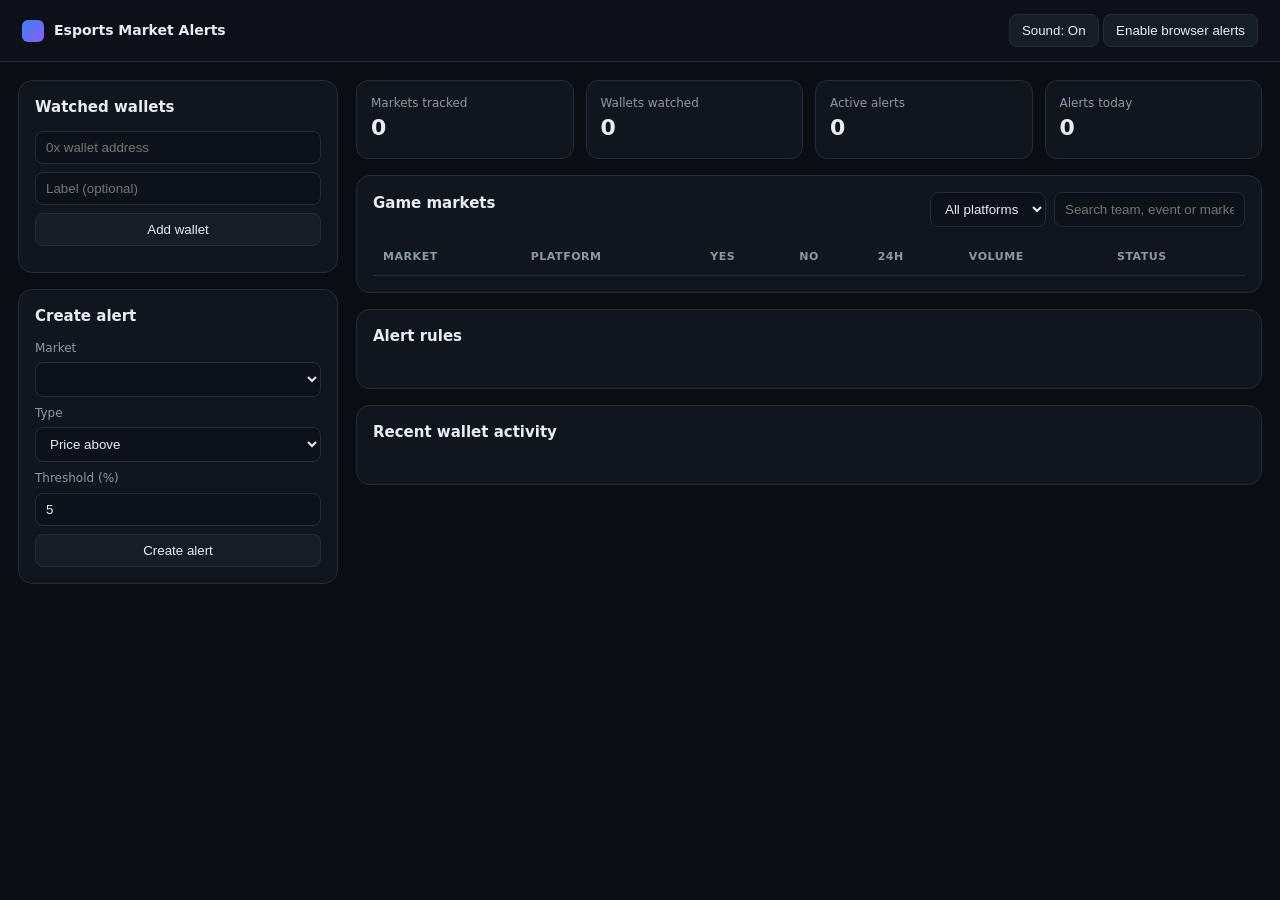
==== index.html @ 9f2c5818 "main app" ====
<!doctype html>
<html lang="en">
<head>
<meta charset="utf-8">
<meta name="viewport" content="width=device-width, initial-scale=1">
<title>Esports Market Alerts</title>
<link rel="stylesheet" href="styles.css">
</head>
<body>
<header class="topbar">
  <div class="brand"><span class="logo"></span> Esports Market Alerts</div>
  <div class="top-actions">
    <button id="sound-toggle" class="ghost">Sound: On</button>
    <button id="browser-notifications" class="ghost">Enable browser alerts</button>
  </div>
</header>

<main class="layout">
  <aside class="sidebar">
    <section class="panel">
      <h2>Watched wallets</h2>
      <form id="wallet-form">
        <input id="wallet-address" placeholder="0x wallet address" required>
        <input id="wallet-label" placeholder="Label (optional)">
        <button type="submit">Add wallet</button>
      </form>
      <ul id="wallet-list" class="wallet-list"></ul>
    </section>

    <section class="panel">
      <h2>Create alert</h2>
      <form id="alert-form">
        <label>Market
          <select id="alert-market"></select>
        </label>
        <label>Type
          <select id="alert-type">
            <option value="price_above">Price above</option>
            <option value="price_below">Price below</option>
            <option value="move">Price moves by</option>
            <option value="wallet_bet">Watched wallet bets</option>
          </select>
        </label>
        <label id="threshold-wrap">Threshold (%)
          <input id="alert-threshold" type="number" min="0.1" step="0.1" value="5">
        </label>
        <button type="submit">Create alert</button>
      </form>
    </section>
  </aside>

  <section class="content">
    <div class="stats">
      <div class="stat"><span>Markets tracked</span><strong id="stat-markets">0</strong></div>
      <div class="stat"><span>Wallets watched</span><strong id="stat-wallets">0</strong></div>
      <div class="stat"><span>Active alerts</span><strong id="stat-alerts">0</strong></div>
      <div class="stat"><span>Alerts today</span><strong id="stat-triggered">0</strong></div>
    </div>

    <div class="panel">
      <div class="panel-head">
        <h2>Game markets</h2>
        <div class="filters">
          <select id="platform-filter">
            <option value="all">All platforms</option>
            <option value="polymarket">Polymarket</option>
            <option value="kalshi">Kalshi</option>
          </select>
          <input id="search" placeholder="Search team, event or market">
        </div>
      </div>
      <div class="table-wrap">
        <table>
          <thead>
            <tr><th>Market</th><th>Platform</th><th>Yes</th><th>No</th><th>24h</th><th>Volume</th><th>Status</th></tr>
          </thead>
          <tbody id="market-rows"></tbody>
        </table>
      </div>
    </div>

    <div class="panel">
      <div class="panel-head"><h2>Alert rules</h2></div>
      <ul id="alert-list" class="rule-list"></ul>
    </div>

    <div class="panel">
      <div class="panel-head"><h2>Recent wallet activity</h2></div>
      <ul id="activity-feed" class="activity"></ul>
    </div>
  </section>
</main>

<div id="toast-stack"></div>
<script src="js/mockData.js"></script>
<script src="js/app.js"></script>
</body>
</html>
---- styles.css ----
:root{
  --bg:#0a0d12; --panel:#11161d; --panel-2:#161d26; --line:#232c38;
  --text:#e7edf5; --muted:#8b98a9; --green:#22c55e; --red:#ef4444;
  --blue:#3b82f6; --purple:#8b5cf6; --amber:#f59e0b;
}
*{box-sizing:border-box} body{margin:0;background:var(--bg);color:var(--text);font:14px/1.45 Inter,system-ui,sans-serif}
.topbar{display:flex;justify-content:space-between;align-items:center;padding:14px 22px;border-bottom:1px solid var(--line);background:#0d1117}
.brand{display:flex;gap:10px;align-items:center;font-weight:700}
.logo{width:22px;height:22px;border-radius:6px;background:linear-gradient(135deg,var(--blue),var(--purple))}
button{background:var(--panel-2);color:var(--text);border:1px solid var(--line);border-radius:8px;padding:8px 12px;cursor:pointer}
button:hover{border-color:#3a4757}
input,select{background:#0d1218;border:1px solid var(--line);color:var(--text);border-radius:8px;padding:8px 10px;width:100%}
.layout{display:grid;grid-template-columns:320px 1fr;gap:18px;padding:18px;max-width:1500px;margin:auto}
.sidebar{display:flex;flex-direction:column;gap:16px}
.content{display:flex;flex-direction:column;gap:16px}
.panel{background:var(--panel);border:1px solid var(--line);border-radius:14px;padding:16px}
.panel h2{margin:0 0 12px;font-size:15px}
.panel-head{display:flex;justify-content:space-between;align-items:center;gap:12px;margin-bottom:12px}
form{display:flex;flex-direction:column;gap:8px}
label{display:flex;flex-direction:column;gap:5px;color:var(--muted);font-size:12px}
.wallet-list,.rule-list,.activity{list-style:none;margin:10px 0 0;padding:0;display:flex;flex-direction:column;gap:8px}
.wallet-list li,.rule-list li,.activity li{background:var(--panel-2);border:1px solid var(--line);border-radius:10px;padding:10px}
.wallet-list .addr{font-family:ui-monospace,monospace;font-size:12px;color:var(--muted)}
.remove{background:none;border:none;color:var(--red);padding:2px 6px}
.stats{display:grid;grid-template-columns:repeat(4,1fr);gap:12px}
.stat{background:var(--panel);border:1px solid var(--line);border-radius:12px;padding:14px}
.stat span{display:block;color:var(--muted);font-size:12px}
.stat strong{font-size:22px}
.table-wrap{overflow:auto}
table{width:100%;border-collapse:collapse;min-width:760px}
th,td{text-align:left;padding:10px;border-bottom:1px solid var(--line);white-space:nowrap}
th{color:var(--muted);font-size:11px;text-transform:uppercase;letter-spacing:.05em}
.up{color:var(--green)} .down{color:var(--red)}
.badge{padding:3px 8px;border-radius:999px;font-size:11px;border:1px solid var(--line)}
.badge.live{color:var(--green);border-color:rgba(34,197,94,.4)}
.badge.closed{color:var(--muted)}
.filters{display:flex;gap:8px}
.filters select,.filters input{width:auto}
#toast-stack{position:fixed;right:18px;bottom:18px;display:flex;flex-direction:column;gap:8px;z-index:50}
.toast{background:#161d26;border:1px solid var(--line);border-left:3px solid var(--blue);padding:12px 14px;border-radius:10px;min-width:290px;box-shadow:0 10px 30px rgba(0,0,0,.35)}
.toast.alert{border-left-color:var(--amber)}
@media(max-width:980px){.layout{grid-template-columns:1fr}.stats{grid-template-columns:repeat(2,1fr)}}
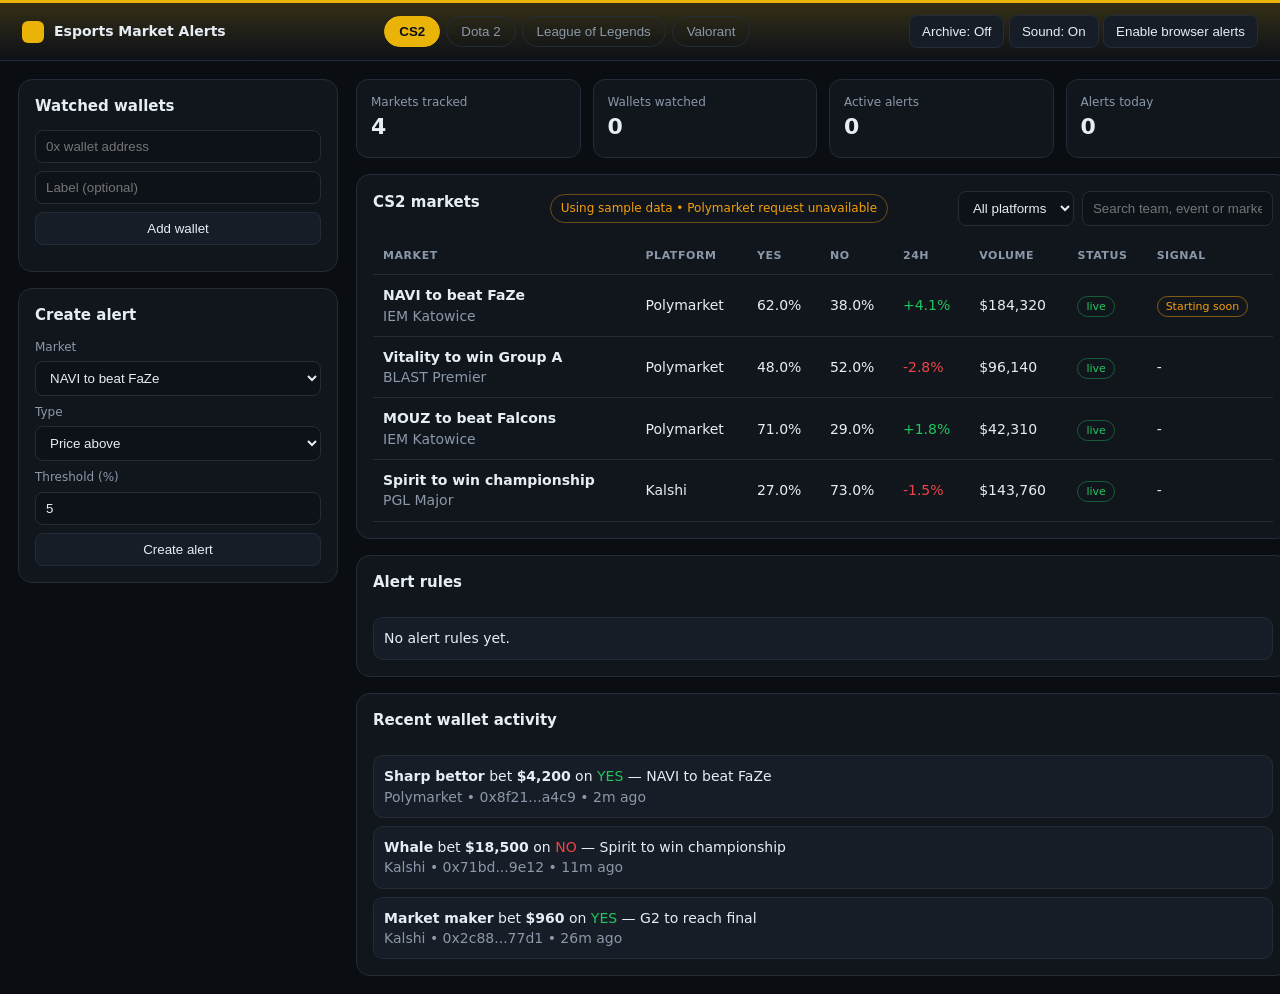
==== commit 3f6603f2: "added other games" ====
--- a/index.html
+++ b/index.html
@@ -6,10 +6,17 @@
 <title>Esports Market Alerts</title>
 <link rel="stylesheet" href="styles.css">
 </head>
-<body>
+<body data-game="cs2">
 <header class="topbar">
   <div class="brand"><span class="logo"></span> Esports Market Alerts</div>
+  <nav class="game-tabs" id="game-tabs">
+    <button class="game-tab active" data-game="cs2">CS2</button>
+    <button class="game-tab" data-game="dota2">Dota 2</button>
+    <button class="game-tab" data-game="lol">League of Legends</button>
+    <button class="game-tab" data-game="valorant">Valorant</button>
+  </nav>
   <div class="top-actions">
+    <button id="archive-toggle" class="ghost">Archive: Off</button>
     <button id="sound-toggle" class="ghost">Sound: On</button>
     <button id="browser-notifications" class="ghost">Enable browser alerts</button>
   </div>
@@ -30,9 +37,7 @@
     <section class="panel">
       <h2>Create alert</h2>
       <form id="alert-form">
-        <label>Market
-          <select id="alert-market"></select>
-        </label>
+        <label>Market<select id="alert-market"></select></label>
         <label>Type
           <select id="alert-type">
             <option value="price_above">Price above</option>
@@ -41,9 +46,7 @@
             <option value="wallet_bet">Watched wallet bets</option>
           </select>
         </label>
-        <label id="threshold-wrap">Threshold (%)
-          <input id="alert-threshold" type="number" min="0.1" step="0.1" value="5">
-        </label>
+        <label id="threshold-wrap">Threshold (%)<input id="alert-threshold" type="number" min="0.1" step="0.1" value="5"></label>
         <button type="submit">Create alert</button>
       </form>
     </section>
@@ -59,7 +62,8 @@
 
     <div class="panel">
       <div class="panel-head">
-        <h2>Game markets</h2>
+        <h2 id="game-title">CS2 markets</h2>
+        <span id="data-source" class="source">Loading market data…</span>
         <div class="filters">
           <select id="platform-filter">
             <option value="all">All platforms</option>
@@ -71,9 +75,7 @@
       </div>
       <div class="table-wrap">
         <table>
-          <thead>
-            <tr><th>Market</th><th>Platform</th><th>Yes</th><th>No</th><th>24h</th><th>Volume</th><th>Status</th></tr>
-          </thead>
+          <thead><tr><th>Market</th><th>Platform</th><th>Yes</th><th>No</th><th>24h</th><th>Volume</th><th>Status</th><th>Signal</th></tr></thead>
           <tbody id="market-rows"></tbody>
         </table>
       </div>
@@ -94,5 +96,6 @@
 <div id="toast-stack"></div>
 <script src="js/mockData.js"></script>
 <script src="js/app.js"></script>
+<script src="js/polymarketApi.js"></script>
 </body>
 </html>
--- a/styles.css
+++ b/styles.css
@@ -1,42 +1,39 @@
-:root{
-  --bg:#0a0d12; --panel:#11161d; --panel-2:#161d26; --line:#232c38;
-  --text:#e7edf5; --muted:#8b98a9; --green:#22c55e; --red:#ef4444;
-  --blue:#3b82f6; --purple:#8b5cf6; --amber:#f59e0b;
-}
-*{box-sizing:border-box} body{margin:0;background:var(--bg);color:var(--text);font:14px/1.45 Inter,system-ui,sans-serif}
-.topbar{display:flex;justify-content:space-between;align-items:center;padding:14px 22px;border-bottom:1px solid var(--line);background:#0d1117}
-.brand{display:flex;gap:10px;align-items:center;font-weight:700}
-.logo{width:22px;height:22px;border-radius:6px;background:linear-gradient(135deg,var(--blue),var(--purple))}
-button{background:var(--panel-2);color:var(--text);border:1px solid var(--line);border-radius:8px;padding:8px 12px;cursor:pointer}
-button:hover{border-color:#3a4757}
+:root{--bg:#0a0d12;--panel:#11161d;--panel-2:#161d26;--line:#232c38;--text:#e7edf5;--muted:#8b98a9;--green:#22c55e;--red:#ef4444;--blue:#3b82f6;--purple:#8b5cf6;--amber:#f59e0b;--accent:#eab308}
+body[data-game="cs2"]{--accent:#eab308}
+body[data-game="dota2"]{--accent:#ef4444}
+body[data-game="lol"]{--accent:#3b82f6}
+body[data-game="valorant"]{--accent:#22d3ee}
+*{box-sizing:border-box}body{margin:0;background:var(--bg);color:var(--text);font:14px/1.45 Inter,system-ui,sans-serif}
+.topbar{display:flex;justify-content:space-between;align-items:center;gap:14px;padding:12px 22px;border-bottom:1px solid var(--line);background:linear-gradient(180deg,color-mix(in srgb,var(--accent) 18%,#0d1117),#0d1117);border-top:3px solid var(--accent)}
+.brand{display:flex;gap:10px;align-items:center;font-weight:700}.logo{width:22px;height:22px;border-radius:6px;background:var(--accent)}
+.game-tabs{display:flex;gap:6px}.game-tab{background:transparent;border:1px solid var(--line);color:var(--muted);border-radius:999px;padding:7px 14px}
+.game-tab.active{color:#0b0f14;background:var(--accent);border-color:var(--accent);font-weight:700}
+button{background:var(--panel-2);color:var(--text);border:1px solid var(--line);border-radius:8px;padding:8px 12px;cursor:pointer}button:hover{border-color:#3a4757}
 input,select{background:#0d1218;border:1px solid var(--line);color:var(--text);border-radius:8px;padding:8px 10px;width:100%}
 .layout{display:grid;grid-template-columns:320px 1fr;gap:18px;padding:18px;max-width:1500px;margin:auto}
-.sidebar{display:flex;flex-direction:column;gap:16px}
-.content{display:flex;flex-direction:column;gap:16px}
-.panel{background:var(--panel);border:1px solid var(--line);border-radius:14px;padding:16px}
-.panel h2{margin:0 0 12px;font-size:15px}
-.panel-head{display:flex;justify-content:space-between;align-items:center;gap:12px;margin-bottom:12px}
-form{display:flex;flex-direction:column;gap:8px}
-label{display:flex;flex-direction:column;gap:5px;color:var(--muted);font-size:12px}
+.sidebar{display:flex;flex-direction:column;gap:16px}.content{display:flex;flex-direction:column;gap:16px}
+.panel{background:var(--panel);border:1px solid var(--line);border-radius:14px;padding:16px}.panel h2{margin:0 0 12px;font-size:15px}
+.panel-head{display:flex;justify-content:space-between;align-items:center;gap:12px;margin-bottom:12px;flex-wrap:wrap}
+form{display:flex;flex-direction:column;gap:8px}label{display:flex;flex-direction:column;gap:5px;color:var(--muted);font-size:12px}
 .wallet-list,.rule-list,.activity{list-style:none;margin:10px 0 0;padding:0;display:flex;flex-direction:column;gap:8px}
 .wallet-list li,.rule-list li,.activity li{background:var(--panel-2);border:1px solid var(--line);border-radius:10px;padding:10px}
 .wallet-list .addr{font-family:ui-monospace,monospace;font-size:12px;color:var(--muted)}
 .remove{background:none;border:none;color:var(--red);padding:2px 6px}
-.stats{display:grid;grid-template-columns:repeat(4,1fr);gap:12px}
-.stat{background:var(--panel);border:1px solid var(--line);border-radius:12px;padding:14px}
-.stat span{display:block;color:var(--muted);font-size:12px}
-.stat strong{font-size:22px}
-.table-wrap{overflow:auto}
-table{width:100%;border-collapse:collapse;min-width:760px}
-th,td{text-align:left;padding:10px;border-bottom:1px solid var(--line);white-space:nowrap}
-th{color:var(--muted);font-size:11px;text-transform:uppercase;letter-spacing:.05em}
-.up{color:var(--green)} .down{color:var(--red)}
+.stats{display:grid;grid-template-columns:repeat(4,1fr);gap:12px}.stat{background:var(--panel);border:1px solid var(--line);border-radius:12px;padding:14px}
+.stat span{display:block;color:var(--muted);font-size:12px}.stat strong{font-size:22px}
+.table-wrap{overflow:auto}table{width:100%;border-collapse:collapse;min-width:900px}
+th,td{text-align:left;padding:10px;border-bottom:1px solid var(--line);white-space:nowrap}th{color:var(--muted);font-size:11px;text-transform:uppercase;letter-spacing:.05em}
+.up{color:var(--green)}.down{color:var(--red)}
+tr.suspicious{background:rgba(245,158,11,.10);box-shadow:inset 3px 0 0 var(--amber)}
 .badge{padding:3px 8px;border-radius:999px;font-size:11px;border:1px solid var(--line)}
 .badge.live{color:var(--green);border-color:rgba(34,197,94,.4)}
 .badge.closed{color:var(--muted)}
-.filters{display:flex;gap:8px}
-.filters select,.filters input{width:auto}
+.badge.suspicious{color:#0b0f14;background:var(--amber);border-color:var(--amber);font-weight:700}
+.badge.starting{color:var(--amber);border-color:rgba(245,158,11,.5)}
+.filters{display:flex;gap:8px}.filters select,.filters input{width:auto}
+.source{font-size:12px;color:var(--muted);border:1px solid var(--line);padding:5px 10px;border-radius:999px}
+.source.live{color:var(--green);border-color:rgba(34,197,94,.4)}.source.fallback{color:var(--amber);border-color:rgba(245,158,11,.4)}
 #toast-stack{position:fixed;right:18px;bottom:18px;display:flex;flex-direction:column;gap:8px;z-index:50}
 .toast{background:#161d26;border:1px solid var(--line);border-left:3px solid var(--blue);padding:12px 14px;border-radius:10px;min-width:290px;box-shadow:0 10px 30px rgba(0,0,0,.35)}
 .toast.alert{border-left-color:var(--amber)}
-@media(max-width:980px){.layout{grid-template-columns:1fr}.stats{grid-template-columns:repeat(2,1fr)}}+@media(max-width:1080px){.topbar{flex-wrap:wrap}.layout{grid-template-columns:1fr}.stats{grid-template-columns:repeat(2,1fr)}}
